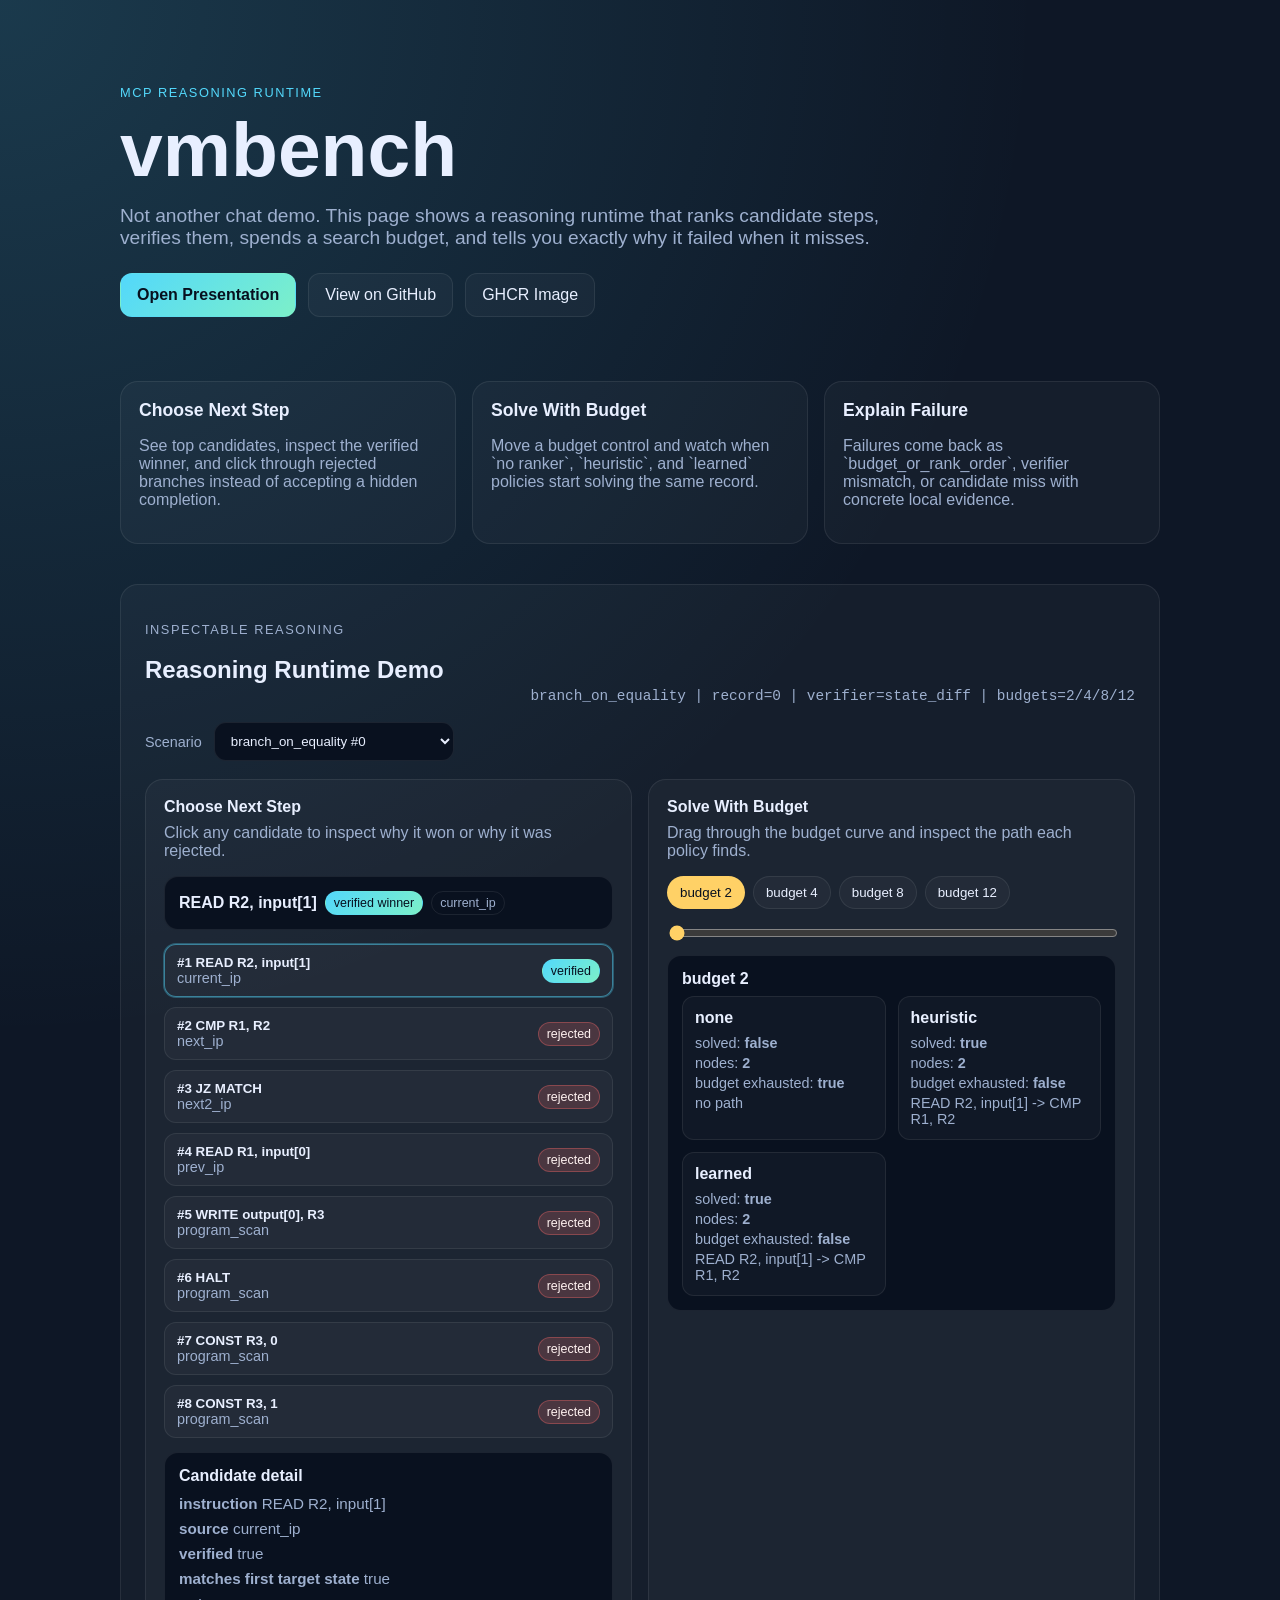
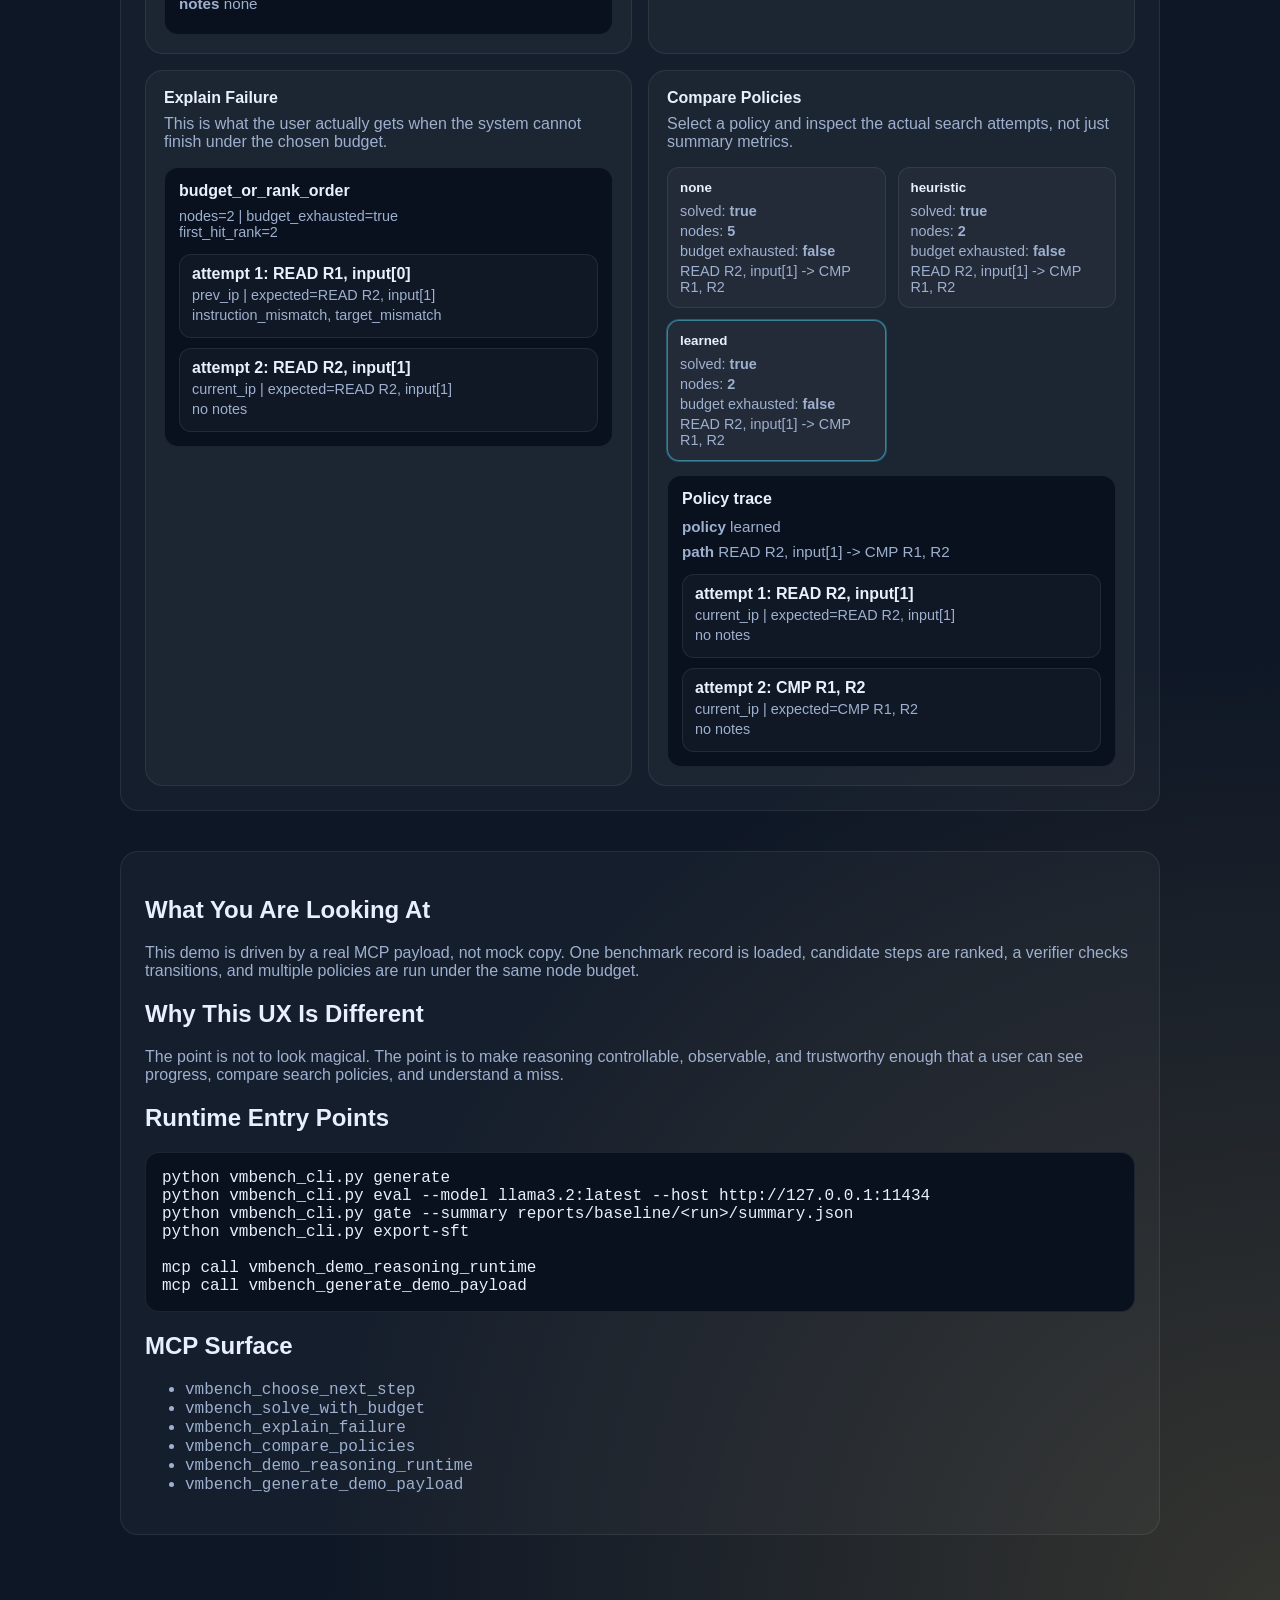
==== docs/index.html @ ffc37f6a "Create single-commit main history. Preserve the current vmbench repository state while collapsing pr" ====
<!doctype html>
<html lang="en">
  <head>
    <meta charset="utf-8" />
    <meta name="viewport" content="width=device-width, initial-scale=1" />
    <title>vmbench | Inspectable Reasoning Runtime</title>
    <meta
      name="description"
      content="vmbench turns reasoning into a visible process: inspect next-step ranking, compare policies under budget, and see why a search run fails."
    />
    <meta
      name="keywords"
      content="inspectable reasoning,mcp runtime,budgeted search,verified execution,llm runtime"
    />
    <meta name="theme-color" content="#0e1726" />
    <meta name="robots" content="index,follow" />
    <link rel="canonical" href="https://kroq86.github.io/honeybadger/" />
    <meta property="og:type" content="website" />
    <meta property="og:title" content="vmbench | Inspectable Reasoning Runtime" />
    <meta
      property="og:description"
      content="An MCP-first reasoning runtime with verified next-step choice, budget control, and failure explanations."
    />
    <meta property="og:url" content="https://kroq86.github.io/honeybadger/" />
    <meta property="og:site_name" content="vmbench" />
    <meta name="twitter:card" content="summary_large_image" />
    <meta name="twitter:title" content="vmbench | Inspectable Reasoning Runtime" />
    <meta
      name="twitter:description"
      content="Watch reasoning under budget, compare policies, and inspect verified step selection."
    />
    <link rel="stylesheet" href="./styles.css" />
    <link rel="manifest" href="./site.webmanifest" />
    <script type="application/ld+json">
      {
        "@context": "https://schema.org",
        "@type": "SoftwareSourceCode",
        "name": "vmbench",
        "codeRepository": "https://github.com/kroq86/honeybadger",
        "programmingLanguage": "Python",
        "description": "Inspectable reasoning runtime and VM benchmark toolkit for language models.",
        "license": "https://github.com/kroq86/honeybadger"
      }
    </script>
  </head>
  <body>
    <main class="page">
      <section class="hero">
        <p class="eyebrow">MCP reasoning runtime</p>
        <h1>vmbench</h1>
        <p class="lede">
          Not another chat demo. This page shows a reasoning runtime that ranks candidate steps, verifies them, spends a search budget, and tells you exactly why it failed when it misses.
        </p>
        <div class="actions">
          <a href="./presentation/" class="button primary">Open Presentation</a>
          <a href="https://github.com/kroq86/honeybadger" class="button">View on GitHub</a>
          <a href="https://github.com/kroq86/honeybadger/pkgs/container/vmbench" class="button">GHCR Image</a>
        </div>
      </section>

      <section class="grid">
        <article class="card">
          <h2>Choose Next Step</h2>
          <p>See top candidates, inspect the verified winner, and click through rejected branches instead of accepting a hidden completion.</p>
        </article>
        <article class="card">
          <h2>Solve With Budget</h2>
          <p>Move a budget control and watch when `no ranker`, `heuristic`, and `learned` policies start solving the same record.</p>
        </article>
        <article class="card">
          <h2>Explain Failure</h2>
          <p>Failures come back as `budget_or_rank_order`, verifier mismatch, or candidate miss with concrete local evidence.</p>
        </article>
      </section>

      <section class="content demo-panel">
        <div class="demo-header">
          <div>
            <p class="eyebrow">Inspectable Reasoning</p>
            <h2>Reasoning Runtime Demo</h2>
          </div>
          <div class="demo-meta" id="demo-meta">Loading demo payload...</div>
        </div>
        <div class="scenario-strip">
          <label class="scenario-label" for="scenario-select">Scenario</label>
          <select id="scenario-select" class="scenario-select"></select>
        </div>

        <div class="demo-grid">
          <article class="card">
            <h3>Choose Next Step</h3>
            <p class="card-copy">Click any candidate to inspect why it won or why it was rejected.</p>
            <div id="next-step-winner" class="winner-box"></div>
            <div id="next-step-list" class="candidate-list"></div>
            <div id="candidate-detail" class="detail-box"></div>
          </article>

          <article class="card">
            <h3>Solve With Budget</h3>
            <p class="card-copy">Drag through the budget curve and inspect the path each policy finds.</p>
            <div id="budget-controls" class="budget-controls"></div>
            <input id="budget-slider" class="budget-slider" type="range" min="0" max="0" step="1" value="0" />
            <div id="budget-view" class="budget-view"></div>
          </article>
        </div>

        <div class="demo-grid">
          <article class="card">
            <h3>Explain Failure</h3>
            <p class="card-copy">This is what the user actually gets when the system cannot finish under the chosen budget.</p>
            <div id="failure-view"></div>
          </article>

          <article class="card">
            <h3>Compare Policies</h3>
            <p class="card-copy">Select a policy and inspect the actual search attempts, not just summary metrics.</p>
            <div id="policy-compare" class="policy-grid"></div>
            <div id="policy-detail" class="detail-box"></div>
          </article>
        </div>
      </section>

      <section class="content">
        <h2>What You Are Looking At</h2>
        <p>
          This demo is driven by a real MCP payload, not mock copy. One benchmark record is loaded, candidate steps are ranked,
          a verifier checks transitions, and multiple policies are run under the same node budget.
        </p>

        <h2>Why This UX Is Different</h2>
        <p>
          The point is not to look magical. The point is to make reasoning controllable, observable, and trustworthy enough
          that a user can see progress, compare search policies, and understand a miss.
        </p>

        <h2>Runtime Entry Points</h2>
        <pre><code>python vmbench_cli.py generate
python vmbench_cli.py eval --model llama3.2:latest --host http://127.0.0.1:11434
python vmbench_cli.py gate --summary reports/baseline/&lt;run&gt;/summary.json
python vmbench_cli.py export-sft

mcp call vmbench_demo_reasoning_runtime
mcp call vmbench_generate_demo_payload</code></pre>

        <h2>MCP Surface</h2>
        <ul>
          <li><code>vmbench_choose_next_step</code></li>
          <li><code>vmbench_solve_with_budget</code></li>
          <li><code>vmbench_explain_failure</code></li>
          <li><code>vmbench_compare_policies</code></li>
          <li><code>vmbench_demo_reasoning_runtime</code></li>
          <li><code>vmbench_generate_demo_payload</code></li>
        </ul>
      </section>
    </main>
    <script src="./demo.js"></script>
  </body>
</html>
---- docs/styles.css ----
:root {
  --bg: #0e1726;
  --panel: #132038;
  --text: #e8efff;
  --muted: #9eb0cf;
  --accent: #53d8fb;
  --accent-2: #ffd166;
  --border: rgba(255, 255, 255, 0.08);
}

* {
  box-sizing: border-box;
}

body {
  margin: 0;
  font-family: "IBM Plex Sans", "Segoe UI", sans-serif;
  background:
    radial-gradient(circle at top left, rgba(83, 216, 251, 0.18), transparent 30%),
    radial-gradient(circle at bottom right, rgba(255, 209, 102, 0.16), transparent 28%),
    var(--bg);
  color: var(--text);
}

.page {
  max-width: 1080px;
  margin: 0 auto;
  padding: 48px 20px 80px;
}

.hero {
  padding: 24px 0 40px;
}

.eyebrow {
  color: var(--accent);
  text-transform: uppercase;
  letter-spacing: 0.12em;
  font-size: 0.8rem;
}

h1 {
  margin: 8px 0 16px;
  font-size: clamp(2.4rem, 6vw, 5rem);
  line-height: 0.95;
}

.lede {
  max-width: 760px;
  font-size: 1.2rem;
  color: var(--muted);
}

.actions {
  display: flex;
  gap: 12px;
  flex-wrap: wrap;
  margin-top: 24px;
}

.button {
  display: inline-block;
  padding: 12px 16px;
  border-radius: 12px;
  border: 1px solid var(--border);
  color: var(--text);
  text-decoration: none;
  background: rgba(255, 255, 255, 0.03);
}

.button.primary {
  background: linear-gradient(135deg, var(--accent), #7cf0c9);
  color: #07101f;
  border-color: transparent;
  font-weight: 700;
}

.grid {
  display: grid;
  grid-template-columns: repeat(auto-fit, minmax(220px, 1fr));
  gap: 16px;
  margin: 24px 0 40px;
}

.card,
.content {
  background: rgba(255, 255, 255, 0.03);
  border: 1px solid var(--border);
  border-radius: 18px;
}

.card {
  padding: 18px;
}

.card h2 {
  margin-top: 0;
  font-size: 1.1rem;
}

.card h3 {
  margin-top: 0;
  margin-bottom: 8px;
  font-size: 1rem;
}

.card p,
.content p,
.content li {
  color: var(--muted);
}

.card-copy {
  margin-top: 0;
  margin-bottom: 16px;
  color: var(--muted);
}

.content {
  padding: 24px;
}

.demo-panel {
  margin-bottom: 40px;
}

.demo-header {
  display: flex;
  justify-content: space-between;
  gap: 16px;
  align-items: end;
  margin-bottom: 18px;
}

.demo-meta {
  color: var(--muted);
  font-family: "IBM Plex Mono", "SFMono-Regular", monospace;
  font-size: 0.9rem;
}

.scenario-strip {
  display: flex;
  gap: 12px;
  align-items: center;
  margin-bottom: 18px;
  flex-wrap: wrap;
}

.scenario-label {
  color: var(--muted);
  font-size: 0.9rem;
}

.scenario-select {
  min-width: 240px;
  border: 1px solid var(--border);
  background: #09111f;
  color: var(--text);
  border-radius: 12px;
  padding: 10px 12px;
}

.demo-grid {
  display: grid;
  grid-template-columns: repeat(auto-fit, minmax(300px, 1fr));
  gap: 16px;
  margin-top: 16px;
}

.winner-box,
.failure-card,
.budget-view,
.detail-box {
  background: #09111f;
  border: 1px solid var(--border);
  border-radius: 14px;
  padding: 14px;
}

.winner-box {
  display: flex;
  gap: 8px;
  align-items: center;
  flex-wrap: wrap;
  margin-bottom: 14px;
}

.pill {
  display: inline-block;
  padding: 4px 8px;
  border-radius: 999px;
  border: 1px solid var(--border);
  font-size: 0.78rem;
  color: var(--muted);
}

.pill.success {
  color: #07101f;
  background: linear-gradient(135deg, var(--accent), #7cf0c9);
  border-color: transparent;
}

.pill.danger {
  color: #fff2f0;
  background: rgba(255, 107, 107, 0.18);
  border-color: rgba(255, 107, 107, 0.35);
}

.candidate-list {
  display: grid;
  gap: 10px;
}

.candidate-row {
  display: flex;
  justify-content: space-between;
  gap: 12px;
  align-items: center;
  padding: 10px 12px;
  background: rgba(255, 255, 255, 0.03);
  border: 1px solid var(--border);
  border-radius: 12px;
  width: 100%;
  color: var(--text);
  text-align: left;
  cursor: pointer;
}

.candidate-row.active,
.policy-card.active {
  border-color: rgba(83, 216, 251, 0.5);
  box-shadow: 0 0 0 1px rgba(83, 216, 251, 0.3);
}

.candidate-meta,
.failure-copy,
.policy-path {
  color: var(--muted);
  font-size: 0.9rem;
}

.failure-title,
.budget-summary,
.policy-name {
  font-weight: 700;
  margin-bottom: 8px;
}

.budget-controls {
  display: flex;
  gap: 8px;
  flex-wrap: wrap;
  margin-bottom: 14px;
}

.budget-button {
  border: 1px solid var(--border);
  background: rgba(255, 255, 255, 0.03);
  color: var(--text);
  border-radius: 999px;
  padding: 8px 12px;
  cursor: pointer;
}

.budget-button.active {
  background: linear-gradient(135deg, var(--accent-2), #ffd166);
  color: #07101f;
  border-color: transparent;
}

.budget-slider {
  width: 100%;
  margin-bottom: 14px;
  accent-color: var(--accent-2);
}

.policy-grid {
  display: grid;
  grid-template-columns: repeat(auto-fit, minmax(160px, 1fr));
  gap: 12px;
}

.policy-card {
  padding: 12px;
  border-radius: 12px;
  background: rgba(255, 255, 255, 0.03);
  border: 1px solid var(--border);
  color: var(--text);
  text-align: left;
  cursor: pointer;
}

.policy-card.compact {
  cursor: default;
}

.policy-metric {
  font-size: 0.9rem;
  color: var(--muted);
  margin-bottom: 4px;
}

.detail-box {
  margin-top: 14px;
}

.detail-title {
  font-weight: 700;
  margin-bottom: 10px;
}

.detail-line {
  font-size: 0.95rem;
  color: var(--muted);
  margin-bottom: 8px;
}

.attempt-list {
  display: grid;
  gap: 10px;
  margin-top: 14px;
}

.attempt-row {
  padding: 10px 12px;
  border-radius: 12px;
  background: rgba(255, 255, 255, 0.03);
  border: 1px solid var(--border);
}

.attempt-head {
  font-weight: 700;
  margin-bottom: 4px;
}

.attempt-meta {
  color: var(--muted);
  font-size: 0.9rem;
  margin-bottom: 4px;
}

pre {
  overflow-x: auto;
  background: #09111f;
  padding: 16px;
  border-radius: 14px;
  border: 1px solid var(--border);
}

code {
  font-family: "IBM Plex Mono", "SFMono-Regular", monospace;
}

a {
  color: var(--accent);
}

@media (max-width: 640px) {
  .page {
    padding-top: 32px;
  }

  .demo-header {
    align-items: start;
    flex-direction: column;
  }
}
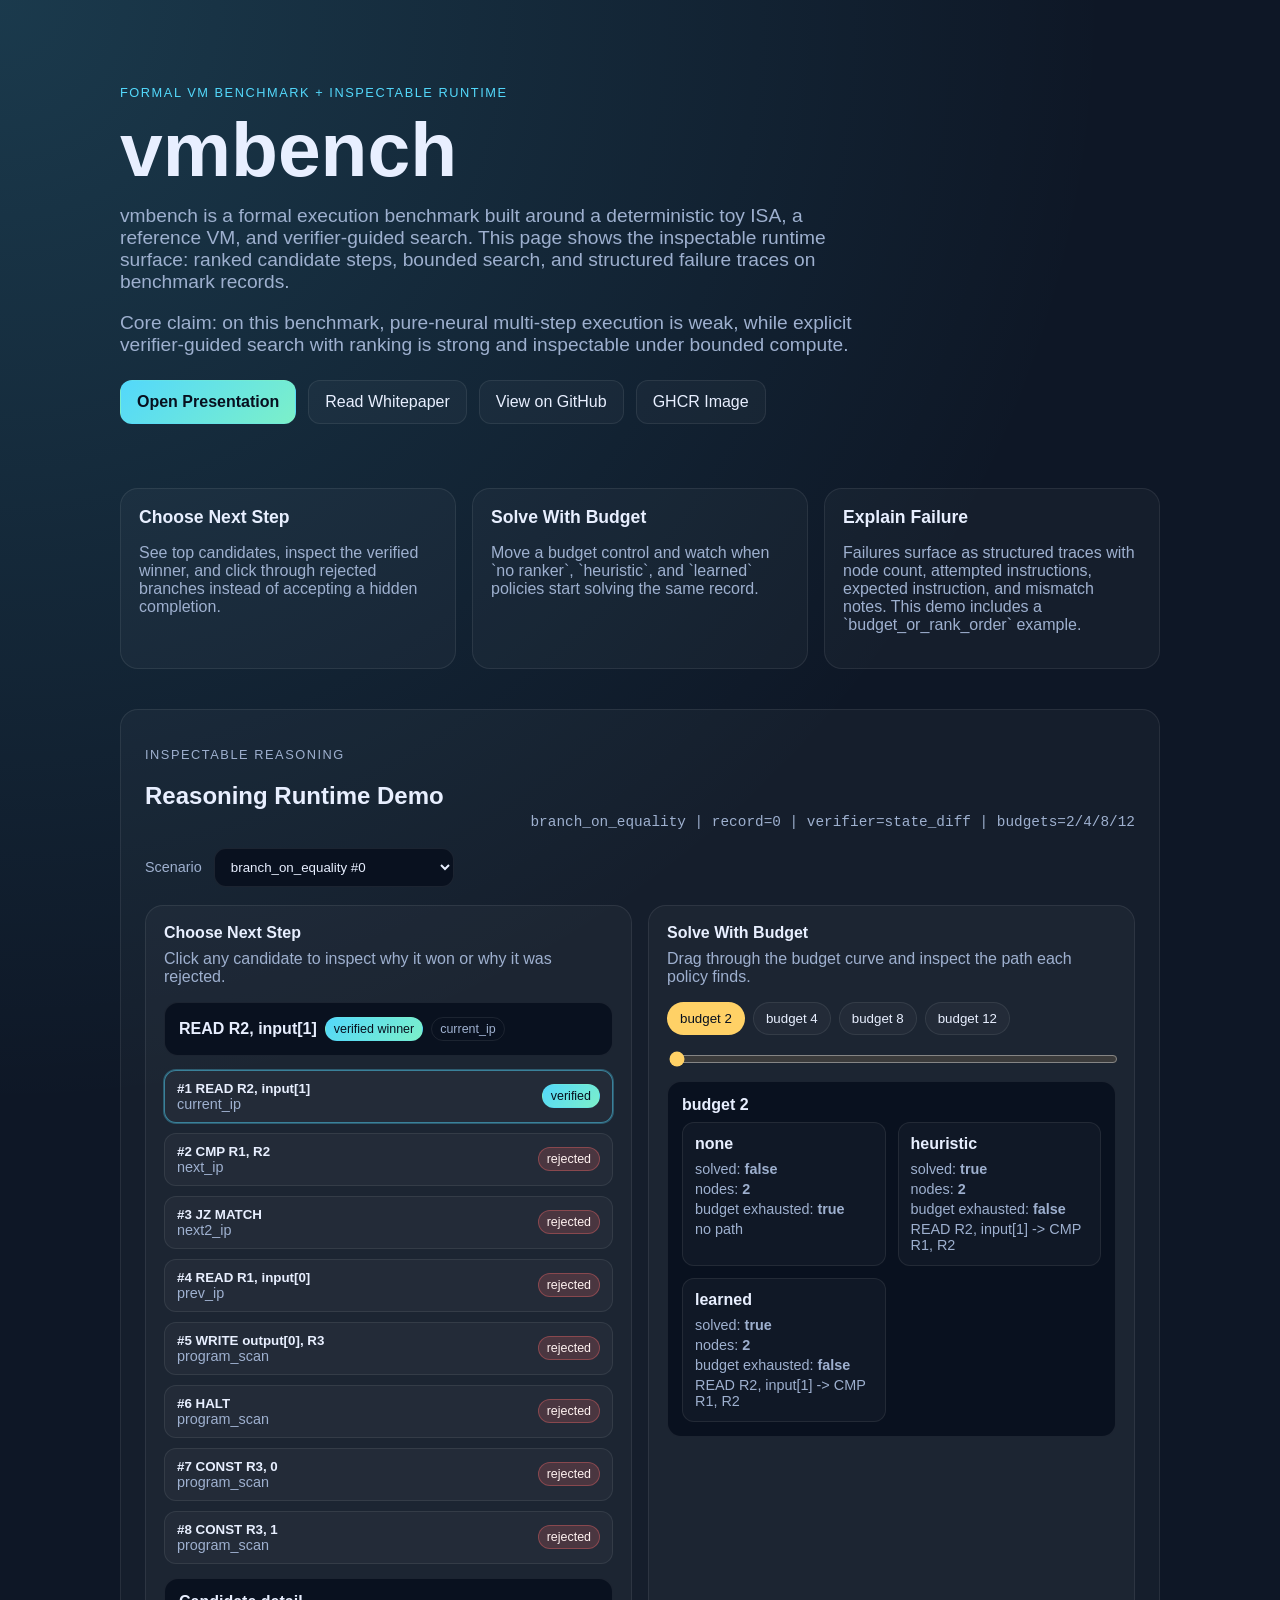
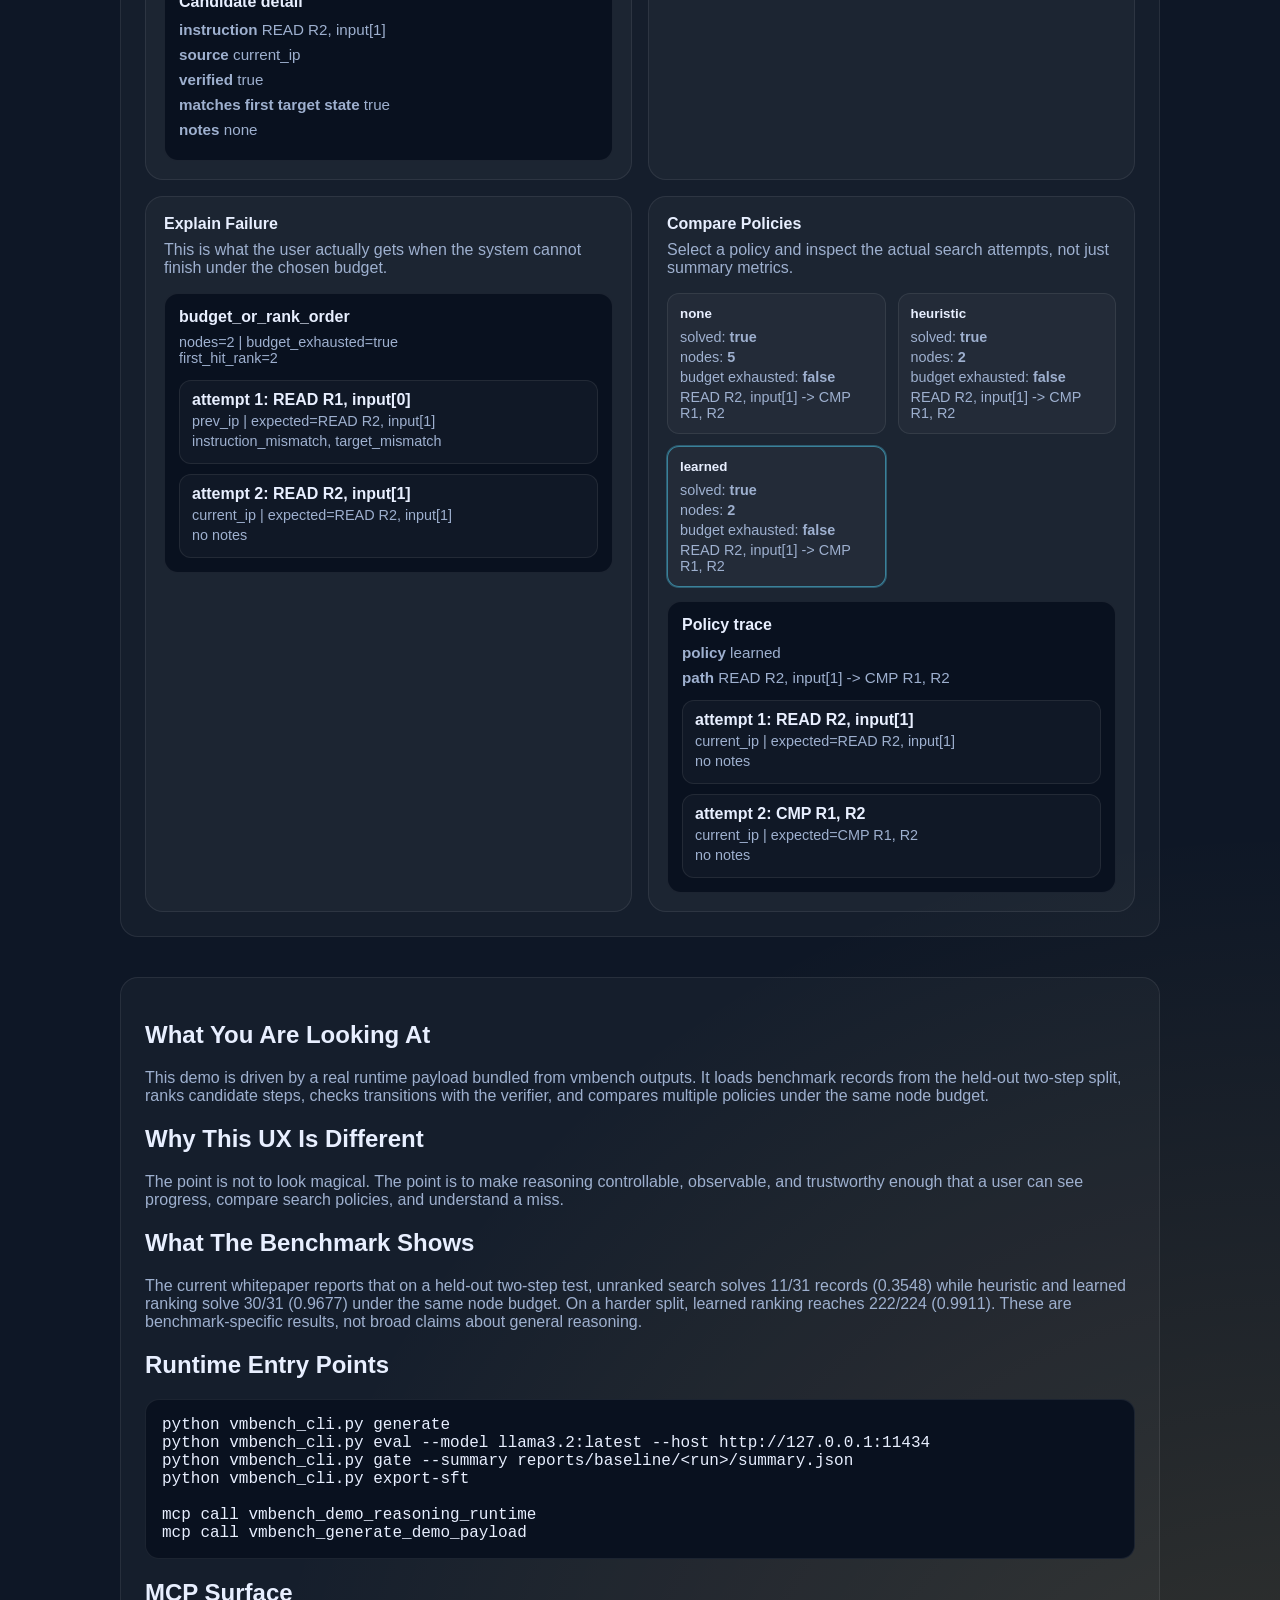
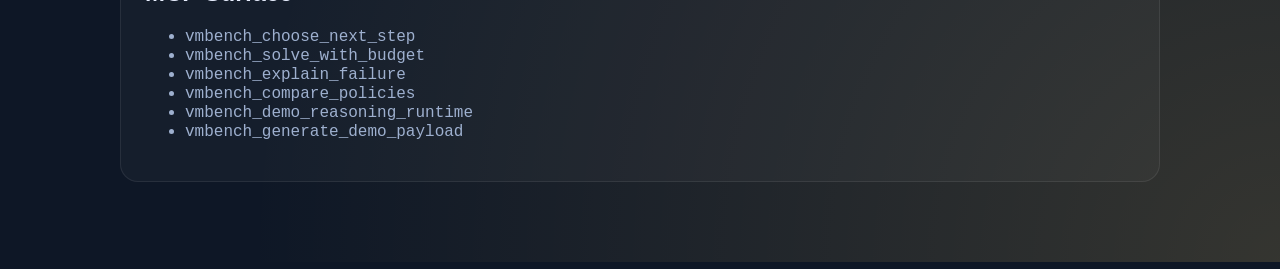
==== commit 78a6ceda: "Align Pages and presentation copy with whitepaper" ====
--- a/docs/index.html
+++ b/docs/index.html
@@ -3,31 +3,31 @@
   <head>
     <meta charset="utf-8" />
     <meta name="viewport" content="width=device-width, initial-scale=1" />
-    <title>vmbench | Inspectable Reasoning Runtime</title>
+    <title>vmbench | Formal VM Benchmark and Inspectable Runtime</title>
     <meta
       name="description"
-      content="vmbench turns reasoning into a visible process: inspect next-step ranking, compare policies under budget, and see why a search run fails."
+      content="vmbench is a formal VM benchmark and inspectable runtime for verifier-guided search: inspect ranked candidates, compare policies under fixed budget, and review structured failure traces."
     />
     <meta
       name="keywords"
-      content="inspectable reasoning,mcp runtime,budgeted search,verified execution,llm runtime"
+      content="formal vm benchmark,inspectable runtime,mcp runtime,budgeted search,verifier-guided search"
     />
     <meta name="theme-color" content="#0e1726" />
     <meta name="robots" content="index,follow" />
     <link rel="canonical" href="https://kroq86.github.io/honeybadger/" />
     <meta property="og:type" content="website" />
-    <meta property="og:title" content="vmbench | Inspectable Reasoning Runtime" />
+    <meta property="og:title" content="vmbench | Formal VM Benchmark and Inspectable Runtime" />
     <meta
       property="og:description"
-      content="An MCP-first reasoning runtime with verified next-step choice, budget control, and failure explanations."
+      content="A formal VM benchmark and inspectable MCP/CLI runtime for verifier-guided search under bounded compute."
     />
     <meta property="og:url" content="https://kroq86.github.io/honeybadger/" />
     <meta property="og:site_name" content="vmbench" />
     <meta name="twitter:card" content="summary_large_image" />
-    <meta name="twitter:title" content="vmbench | Inspectable Reasoning Runtime" />
+    <meta name="twitter:title" content="vmbench | Formal VM Benchmark and Inspectable Runtime" />
     <meta
       name="twitter:description"
-      content="Watch reasoning under budget, compare policies, and inspect verified step selection."
+      content="Formal VM benchmark plus inspectable verifier-guided runtime: compare policies under budget and inspect structured step selection."
     />
     <link rel="stylesheet" href="./styles.css" />
     <link rel="manifest" href="./site.webmanifest" />
@@ -38,7 +38,7 @@
         "name": "vmbench",
         "codeRepository": "https://github.com/kroq86/honeybadger",
         "programmingLanguage": "Python",
-        "description": "Inspectable reasoning runtime and VM benchmark toolkit for language models.",
+        "description": "Formal VM benchmark and inspectable verifier-guided runtime for language models.",
         "license": "https://github.com/kroq86/honeybadger"
       }
     </script>
@@ -46,13 +46,17 @@
   <body>
     <main class="page">
       <section class="hero">
-        <p class="eyebrow">MCP reasoning runtime</p>
+        <p class="eyebrow">Formal VM benchmark + inspectable runtime</p>
         <h1>vmbench</h1>
         <p class="lede">
-          Not another chat demo. This page shows a reasoning runtime that ranks candidate steps, verifies them, spends a search budget, and tells you exactly why it failed when it misses.
+          vmbench is a formal execution benchmark built around a deterministic toy ISA, a reference VM, and verifier-guided search. This page shows the inspectable runtime surface: ranked candidate steps, bounded search, and structured failure traces on benchmark records.
+        </p>
+        <p class="lede">
+          Core claim: on this benchmark, pure-neural multi-step execution is weak, while explicit verifier-guided search with ranking is strong and inspectable under bounded compute.
         </p>
         <div class="actions">
           <a href="./presentation/" class="button primary">Open Presentation</a>
+          <a href="https://github.com/kroq86/honeybadger/blob/main/whitepaper.md" class="button">Read Whitepaper</a>
           <a href="https://github.com/kroq86/honeybadger" class="button">View on GitHub</a>
           <a href="https://github.com/kroq86/honeybadger/pkgs/container/vmbench" class="button">GHCR Image</a>
         </div>
@@ -69,7 +73,7 @@
         </article>
         <article class="card">
           <h2>Explain Failure</h2>
-          <p>Failures come back as `budget_or_rank_order`, verifier mismatch, or candidate miss with concrete local evidence.</p>
+          <p>Failures surface as structured traces with node count, attempted instructions, expected instruction, and mismatch notes. This demo includes a `budget_or_rank_order` example.</p>
         </article>
       </section>
 
@@ -123,14 +127,19 @@
       <section class="content">
         <h2>What You Are Looking At</h2>
         <p>
-          This demo is driven by a real MCP payload, not mock copy. One benchmark record is loaded, candidate steps are ranked,
-          a verifier checks transitions, and multiple policies are run under the same node budget.
+          This demo is driven by a real runtime payload bundled from vmbench outputs. It loads benchmark records from the held-out two-step split, ranks candidate steps,
+          checks transitions with the verifier, and compares multiple policies under the same node budget.
         </p>
 
         <h2>Why This UX Is Different</h2>
         <p>
           The point is not to look magical. The point is to make reasoning controllable, observable, and trustworthy enough
           that a user can see progress, compare search policies, and understand a miss.
+        </p>
+
+        <h2>What The Benchmark Shows</h2>
+        <p>
+          The current whitepaper reports that on a held-out two-step test, unranked search solves 11/31 records (0.3548) while heuristic and learned ranking solve 30/31 (0.9677) under the same node budget. On a harder split, learned ranking reaches 222/224 (0.9911). These are benchmark-specific results, not broad claims about general reasoning.
         </p>
 
         <h2>Runtime Entry Points</h2>
